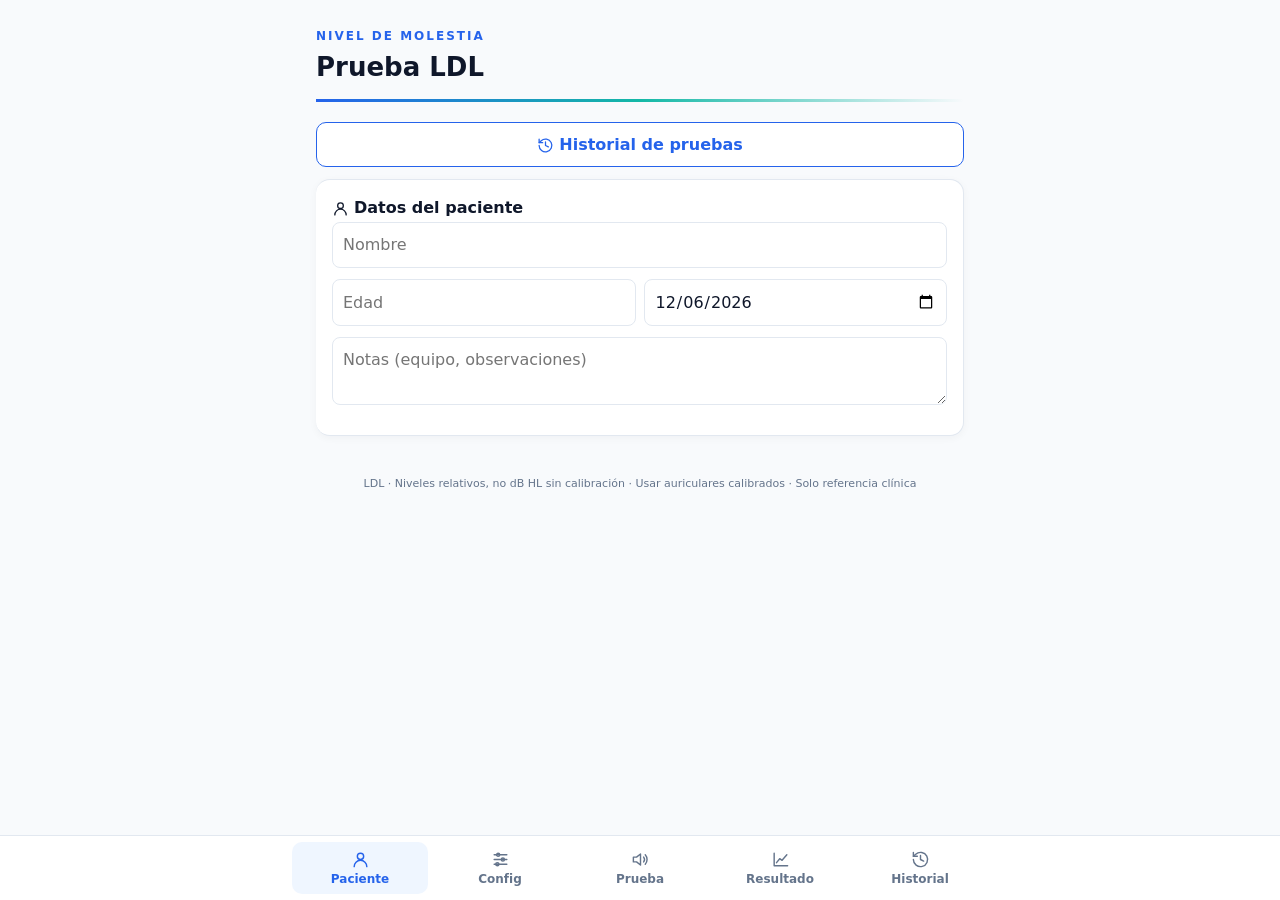
==== public/ldl.html @ 9439afbc "Add LDL clinical test app" ====
﻿<!DOCTYPE html>
<html lang="es"><head><meta charset="UTF-8">
<meta name="apple-mobile-web-app-capable" content="yes"><meta name="apple-mobile-web-app-title" content="LDL"><meta name="theme-color" content="#0b1220">

<meta name="viewport" content="width=device-width, initial-scale=1, viewport-fit=cover">
<title>LDL – Nivel de molestia</title>

<link rel="stylesheet" href="css/ldl.css"></head><body><main>
<svg aria-hidden="true" style="position:absolute;width:0;height:0;overflow:hidden"><symbol id="i-user" viewBox="0 0 24 24"><circle cx="12" cy="8" r="4"/><path d="M4 21a8 8 0 0 1 16 0"/></symbol><symbol id="i-tuning" viewBox="0 0 24 24"><path d="M4 6h16M4 12h16M4 18h16"/><circle cx="9" cy="6" r="2"/><circle cx="15" cy="12" r="2"/><circle cx="8" cy="18" r="2"/></symbol><symbol id="i-volume" viewBox="0 0 24 24"><path d="M3 9v6h4l5 4V5L7 9H3zM16 9a5 5 0 0 1 0 6m2-9a9 9 0 0 1 0 12"/></symbol><symbol id="i-chart" viewBox="0 0 24 24"><path d="M4 20V4M4 20h17M7 16l4-5 3 2 6-7"/></symbol><symbol id="i-history" viewBox="0 0 24 24"><path d="M3 12a9 9 0 1 0 3-6.7L3 8"/><path d="M3 3v5h5m4-1v5l4 2"/></symbol><symbol id="i-save" viewBox="0 0 24 24"><path d="M5 3h12l4 4v14H3V3zM7 3v6h10V3M7 21v-8h10v8"/></symbol><symbol id="i-warning" viewBox="0 0 24 24"><path d="M12 3 2 21h20L12 3zM12 9v5m0 3h.01"/></symbol><symbol id="i-check" viewBox="0 0 24 24"><path d="m4 12 5 5L20 6"/></symbol><symbol id="i-play" viewBox="0 0 24 24"><path d="m7 4 14 8-14 8z"/></symbol></svg><nav class="nav"><button class="nav-btn active" data-page="pg-paciente"><svg class="icon"><use href="#i-user"></use></svg><span>Paciente</span></button><button class="nav-btn" data-page="pg-config"><svg class="icon"><use href="#i-tuning"></use></svg><span>Config</span></button><button class="nav-btn" data-page="pg-prueba"><svg class="icon"><use href="#i-volume"></use></svg><span>Prueba</span></button><button class="nav-btn" data-page="pg-resultado"><svg class="icon"><use href="#i-chart"></use></svg><span>Resultado</span></button><button class="nav-btn" data-page="pg-historial"><svg class="icon"><use href="#i-history"></use></svg><span>Historial</span></button></nav>
<div class="header"><div class="sub">NIVEL DE MOLESTIA</div><h1>Prueba LDL</h1><div class="divider"></div></div>
<button class="sec noprint" id="hbtn" style="margin:0 0 12px"><svg class="icon icon-inline"><use href="#i-history"></use></svg>Historial de pruebas</button>

<section id="s0" class="page active">
<div class="card k-pt"><b><svg class="icon icon-inline"><use href="#i-user"></use></svg>Datos del paciente</b>
<input id="pn" placeholder="Nombre"><div class="row"><input id="pa" placeholder="Edad" inputmode="numeric"><input id="pd" type="date"></div>
<textarea id="pt" rows="2" placeholder="Notas (equipo, observaciones)"></textarea></div></section>

<section id="pg-config" class="page hide"><div class="card k-cfg"><b><svg class="icon icon-inline"><use href="#i-tuning"></use></svg>Configuración</b>
<label class="mu">Estímulo</label>
<select id="stim"><option value="tono">Tono puro</option><option value="banda">Ruido de banda estrecha</option><option value="habla">Ruido tipo habla (sin frecuencia)</option></select>
<label class="mu">Modo de uso</label>
<select id="who"><option value="pac">Autoaplicado (el paciente usa la pantalla)</option><option value="clin">Clínico (el examinador controla todo)</option></select>
<label class="mu">Método</label>
<select id="mode"><option value="directo">Directo: el paciente indica "molesto"</option><option value="contour">Escala Contour (7 categorías)</option></select>
<label class="mu">Nivel máximo de seguridad: <b id="mxv">-6</b> dB (relativo)</label>
<input type="range" id="mx" min="-24" max="-3" value="-6">
<div class="row"><div><label class="mu">Paso (dB)</label><select id="stp"><option>1</option><option>2</option><option selected>5</option><option>10</option></select></div>
<div><label class="mu">Nivel inicial</label><select id="st0"><option value="-70">-70</option><option value="-60" selected>-60</option><option value="-50">-50</option><option value="-40">-40</option></select></div></div>
<label class="mu">Corrección a dB HL (dB HL = nivel + X). Valor orientativo sin calibrar:</label>
<input id="off" type="number" value="90">
<details><summary>Umbrales audiométricos (dB HL, opcional)</summary><div id="thg"></div></details></div>

<div class="card warn k-go"><b>Antes de empezar</b>
<p class="mu">Auriculares, lugar silencioso. Pulsa la referencia y ajusta el volumen del dispositivo a algo <b>cómodo y suave</b>; no lo cambies después.</p>
<button class="sec" id="ref"><svg class="icon icon-inline"><use href="#i-play"></use></svg>Tono de referencia (1 kHz, suave)</button>
<p class="mu"><svg class="icon icon-inline icon-warning"><use href="#i-warning"></use></svg>Herramienta de cribado/educativa: sin calibración con equipo certificado, los dB HL son estimados. No usar para fijar MPO sin verificación clínica.</p>
<div class="mu" id="calst"></div><button id="calbtn"><svg class="icon icon-inline"><use href="#i-tuning"></use></svg>Calibración guiada (sonómetro)</button><button id="start">Iniciar prueba</button></div>
</section>
<section id="s1" class="page hide"><div class="oido-sel"><span class="oido-btn" id="ldl-ear-oi">× OI</span><span class="oido-btn active" id="ldl-ear-od">○ OD</span></div><div class="freqs" id="ldl-freqs"></div><div class="card">
<div class="lbl" id="prog"></div><div class="big" id="cond"></div>
<div class="lbl">Nivel actual</div><div class="big" id="lvl"></div><div id="lvl-hl" class="mu" style="text-align:center"></div>
<div class="bar"><i id="bf" style="width:0"></i></div>
<button id="play">Reproducir tono</button>
<div id="dir"><p class="mu" style="text-align:center">¿Es <b>molesto</b> (no doloroso)?</p>
<div class="row"><button class="sec" id="dn">− 5 dB</button><button class="sec" id="up">+ 5 dB</button></div>
<button class="bad" id="mol">Es molesto → registrar</button></div>
<div id="con" class="cats hide"><p class="mu" style="text-align:center">¿Qué tan fuerte lo siente?</p>
<button data-k="1">1 · Muy suave</button><button data-k="2">2 · Suave</button><button data-k="3">3 · Confortable pero suave</button><button data-k="4">4 · Confortable</button><button data-k="5">5 · Confortable pero fuerte</button><button data-k="6">6 · Fuerte pero aceptable</button><button data-k="7">7 · Molesto</button></div>
<button class="sec" id="nomol">Sin molestia en el máximo</button>
<div id="clin" class="hide" style="border-top:1px solid var(--bd);margin-top:12px;padding-top:6px"><div class="mu"><b>Panel clínico</b></div>
<label class="mu">Ir a:</label><select id="jmp"></select>
<div class="row"><button class="sec" id="prv">← Anterior</button><button class="sec" id="skp">Saltar →</button></div>
<div class="row"><input id="mv" type="number" inputmode="numeric" placeholder="LDL manual (dB rel.)" style="margin-top:8px"><button class="sec" id="man">Registrar</button></div>
<button id="fin">Finalizar y ver resultados</button></div>
</div></section>

<section id="s2" class="page hide">
<div class="card k-res"><b><svg class="icon icon-inline"><use href="#i-chart"></use></svg>Resultados LDL</b><div class="mu" id="hdr"></div>
<div class="tbw"><table id="tb"></table></div></div>
<div id="charts"></div>
<div class="card"><b>Interpretación orientativa</b><p class="mu" id="note"></p></div>
<div class="noprint"><button id="pdf">Guardar / imprimir PDF</button><button class="sec" id="copy">Copiar resultados</button><button class="sec" id="h2"><svg class="icon icon-inline"><use href="#i-history"></use></svg>Historial</button><button class="sec" id="again">Nueva prueba</button></div>
</section>
<section id="s4" class="page hide"><div class="card k-cal"><b><svg class="icon icon-inline"><use href="#i-tuning"></use></svg>Calibración guiada</b>
<ol class="mu"><li>Fija el volumen del dispositivo y <b>no lo cambies</b> después (ni al medir ni al evaluar).</li><li>Acopla el sonómetro (ideal: oído artificial o acoplador) al auricular. Aleja el auricular de tu oído.</li><li>Pulsa el botón de reproducción (tono de 10 s a -20 dB relativos) y anota el SPL medido.</li><li>Guarda: la app calcula la corrección a dB HL por frecuencia: SPL − (−20) − RETSPL.</li></ol>
<label class="mu">Transductor (RETSPL de referencia; verifica con tu norma o fabricante)</label>
<select id="trn"><option value="tdh">Supra-aural TDH-49/50 (ANSI S3.6)</option><option value="er3">Inserción ER-3A</option><option value="cus">Personalizado</option></select>
<div id="calg"></div><div class="mu" id="calres"></div>
<p class="mu">Un sonómetro de celular sin acoplador solo da un valor aproximado. Si dejas el oído izquierdo vacío, se usa la calibración del derecho.</p>
<button id="calsave">Guardar calibración</button><button id="calclr">Borrar calibración</button><button id="calb">← Volver</button></div></section>
<section id="s3" class="page hide"><div class="card"><b>Historial</b>
<select id="hp"></select><div id="hl"></div>
<button id="cmpb" class="sec">Comparar las 2 marcadas</button><button id="csvp" class="sec">Copiar CSV (este paciente)</button><button id="csva" class="sec">Copiar CSV (todos)</button>
<textarea id="csvbox" rows="5" class="hide" readonly></textarea></div>
<div class="card k-bk"><b><svg class="icon icon-inline"><use href="#i-save"></use></svg>Respaldo</b>
<p class="mu">Guarda un archivo con todo tu historial y súbelo a Google Drive. También puedes pedirme en el chat que lo guarde en Drive: pega el contenido.</p>
<button id="bkp">Guardar respaldo (.json)</button><button id="csvs">Guardar CSV</button>
<button id="rstb">Restaurar respaldo…</button><input type="file" id="rst" accept=".json,application/json" class="hide"><div class="mu" id="bst"></div></div>
<div class="card"><b>Evolución del LDL promedio</b><div id="evo"></div></div>
<div id="cmp"></div>
<button class="sec" id="hb">← Volver</button></section>
</main><div class="footer-note">LDL · Niveles relativos, no dB HL sin calibración · Usar auriculares calibrados · Solo referencia clínica</div>

<script src="js/constants.js"></script><script src="js/ldl/ldl-state.js"></script><script src="js/ldl/ldl-audio.js"></script><script src="js/ldl/ldl-app.js"></script></body></html>
---- public/css/ldl.css ----
﻿:root{--bg:#f8fafc;--surface:#fff;--border:#e2e8f0;--text-primary:#0f172a;--text-secondary:#334155;--text-muted:#64748b;--primary:#2563eb;--secondary:#14b8a6;--success:#10b981;--danger:#ef4444;--warning:#f59e0b;--range-color:#7c3aed;--ldl-color:#f59e0b;--ldl-normal:#10b981;--tx:var(--text-primary);--mu:var(--text-muted);--ac:var(--primary);--bd:var(--border);--rd:var(--danger);--dr:var(--range-color);--ok:var(--success);box-sizing:border-box}
*{box-sizing:border-box}body{margin:0;background:var(--bg);color:var(--text-primary);font:16px/1.45 system-ui,-apple-system,Segoe UI,Roboto,sans-serif;padding-bottom:84px}main{max-width:680px;margin:0 auto;padding:20px 16px}.header{margin:8px 0 20px}.header .sub{font-size:12px;letter-spacing:2px;color:var(--primary);font-weight:700}.header h1{font-size:26px;margin:4px 0 12px}.divider{height:3px;background:linear-gradient(90deg,var(--primary),var(--secondary),transparent)}.nav{position:fixed;z-index:10;bottom:0;left:0;right:0;display:flex;justify-content:center;background:#fff;border-top:1px solid var(--border);padding:6px max(6px,env(safe-area-inset-right)) calc(6px + env(safe-area-inset-bottom)) max(6px,env(safe-area-inset-left));gap:4px}.nav-btn{flex:1;max-width:136px;border:0;background:transparent;color:var(--text-muted);font:600 12px system-ui;padding:8px 3px;margin:0;border-radius:10px}.nav-btn.active{color:var(--primary);background:#eff6ff}.card{background:var(--surface);border:1px solid var(--border);border-radius:14px;padding:16px;margin-bottom:12px;box-shadow:0 2px 8px rgba(15,23,42,.04)}.card-title{color:var(--primary);font-size:12px;letter-spacing:1.5px;text-transform:uppercase;font-weight:700}.warn{border-color:rgba(245,158,11,.55);background:#fffbeb}.mu{color:var(--text-muted);font-size:12px;line-height:1.5}button{font:inherit;min-height:44px;border-radius:10px;padding:10px 14px;width:100%;margin-top:8px;background:#fff;color:var(--primary);border:1.5px solid var(--primary);font-weight:600;cursor:pointer;transition:transform .15s,background .15s}button:hover{transform:translateY(-1px);background:#eff6ff}button:focus-visible,input:focus-visible,select:focus-visible,textarea:focus-visible,summary:focus-visible{outline:3px solid var(--dr);outline-offset:2px}button.sec{background:#fff;color:var(--primary);border:1.5px solid var(--primary)}button.bad{color:var(--danger);border-color:var(--danger);background:#fff}.row{display:flex;gap:8px}.row>*{flex:1}input,select,textarea{font:inherit;width:100%;padding:10px;margin:3px 0 8px;border:1px solid var(--border);border-radius:8px;background:#fff;color:var(--text-primary)}.big{font-size:36px;font-weight:700;text-align:center;margin:4px 0}.lbl{text-align:center;color:var(--text-muted)}.bar{height:7px;border-radius:5px;background:#dbeafe;overflow:hidden}.bar i{display:block;height:100%;background:var(--primary)}.tbw{overflow-x:auto}table{width:100%;border-collapse:collapse;font-size:12px}td,th{padding:7px 5px;text-align:left;border-bottom:1px solid var(--border)}.hide{display:none!important}.cats button{background:#fff;color:var(--text-primary);border:1px solid var(--border);text-align:left;font-weight:500;margin-top:5px}.cats button:last-child{border-color:var(--danger);color:var(--danger)}details{margin:8px 0}summary{color:var(--primary);font-weight:600}.footer-note{text-align:center;color:var(--text-muted);font-size:11px;padding:8px 16px 92px}.k-pt,.k-cfg,.k-go,.k-cal,.k-bk,.k-res{border-left:0}.k-go{border-color:var(--warning)}.chips{display:flex;flex-wrap:wrap;gap:6px;margin:8px 0}.chip{font-size:.8rem;border:1px solid var(--cc);color:var(--cc);border-radius:999px;padding:2px 9px;font-weight:600}.crow{display:flex;gap:6px;align-items:center}.crow input{margin:2px 0;width:72px}.crow button{width:46px;margin:0;padding:8px}.audiogram-wrap{background:#fff;border:1px solid var(--border);border-radius:14px;padding:12px;margin-bottom:12px}.btn-row{display:flex;gap:8px}.btn-row>*{flex:1}.c-go,.c-play,.c-up,.c-dn,.c-rec,.c-hist,.c-exp,.c-cal,.c-fin{background:#fff;color:var(--primary);border-color:var(--primary)}.c-rec{color:var(--danger);border-color:var(--danger)}.c-cal{color:#be185d;border-color:#be185d}.c-fin{color:var(--text-secondary);border-color:var(--text-secondary)}[data-a="v"]{color:var(--primary)}[data-a="d"]{color:var(--danger);border-color:var(--danger)}
@media print{body{background:#fff;padding-bottom:0}.nav,.footer-note,.noprint{display:none!important}main{max-width:none}.card{break-inside:avoid;box-shadow:none}}
.freqs{display:flex;flex-wrap:wrap;gap:6px;margin:8px 0 14px}.freq-btn{width:auto;min-height:36px;margin:0;padding:5px 9px;font-size:12px;border-color:var(--border);color:var(--text-secondary)}.freq-btn.done{border-color:#10b981;background:#ecfdf5;color:#047857}.freq-btn.current{border-color:#2563eb;background:#eff6ff;color:#2563eb}.freq-btn.skipped{border-style:dashed;color:var(--text-muted)}.oido-sel{display:flex;justify-content:center;gap:12px;margin:8px auto}.oido-btn{border:1.5px solid var(--border);border-radius:10px;padding:7px 14px;color:var(--text-muted);font-weight:700}.oido-btn.od.active{color:#2563eb;border-color:#2563eb;background:#eff6ff}.oido-btn.oi.active{color:#14b8a6;border-color:#14b8a6;background:#f0fdfa}.page{display:none}.page.active{display:block}
.link-btn{display:block;text-align:center;text-decoration:none;color:var(--primary);border:1.5px solid var(--primary);border-radius:10px;padding:12px;font-weight:700;margin-top:12px;background:white}.link-btn:hover{background:#eff6ff}
.icon{width:19px;height:19px;display:block;margin:0 auto 3px;fill:none;stroke:currentColor;stroke-width:1.8;stroke-linecap:round;stroke-linejoin:round}.nav-btn span{display:block}.card-title{display:block;margin-bottom:8px}
.icon-inline{display:inline-block;vertical-align:-4px;margin:0 5px 0 0;width:17px;height:17px}.icon-warning{color:var(--warning)}.nav-btn .icon{width:19px;height:19px}
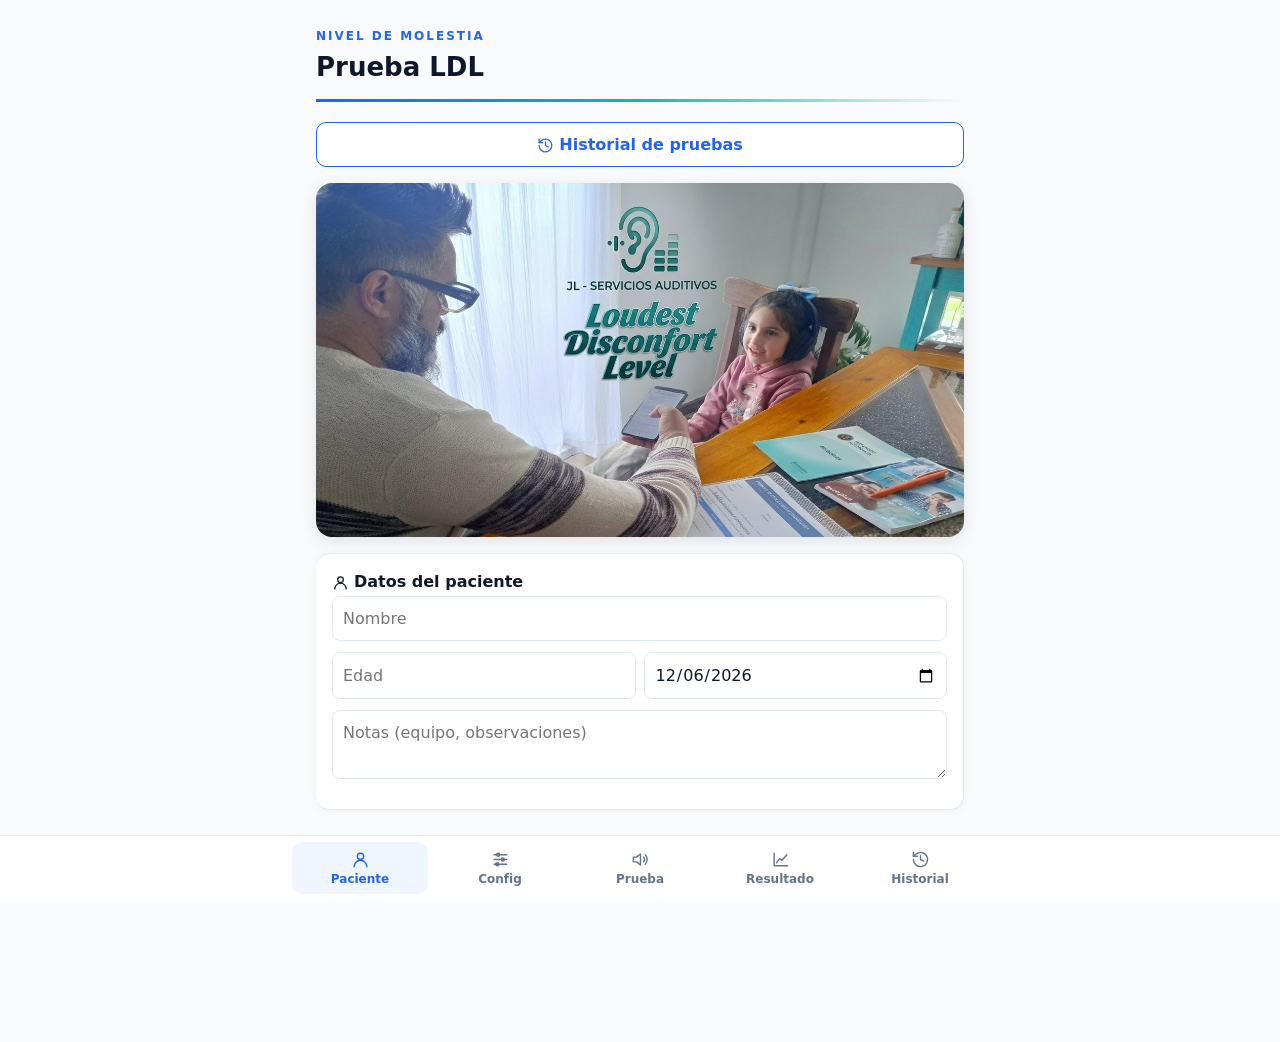
==== commit d50d4634: "Add LDL cover image and PWA logo" ====
--- a/public/ldl.html
+++ b/public/ldl.html
@@ -1,6 +1,6 @@
 ﻿<!DOCTYPE html>
 <html lang="es"><head><meta charset="UTF-8">
-<meta name="apple-mobile-web-app-capable" content="yes"><meta name="apple-mobile-web-app-title" content="LDL"><meta name="theme-color" content="#0b1220">
+<meta name="apple-mobile-web-app-capable" content="yes"><link rel="icon" type="image/png" href="logoappldl.png"><link rel="apple-touch-icon" href="logoappldl.png"><meta name="apple-mobile-web-app-title" content="LDL"><link rel="manifest" href="manifest.json"><meta name="theme-color" content="#0b1220">
 
 <meta name="viewport" content="width=device-width, initial-scale=1, viewport-fit=cover">
 <title>LDL – Nivel de molestia</title>
@@ -10,7 +10,7 @@
 <div class="header"><div class="sub">NIVEL DE MOLESTIA</div><h1>Prueba LDL</h1><div class="divider"></div></div>
 <button class="sec noprint" id="hbtn" style="margin:0 0 12px"><svg class="icon icon-inline"><use href="#i-history"></use></svg>Historial de pruebas</button>
 
-<section id="s0" class="page active">
+<section id="s0" class="page active"><figure class="cover"><img src="images/portada.jpg" alt="Evaluación clínica del nivel de molestia sonora" width="1280" height="698" fetchpriority="high"></figure>
 <div class="card k-pt"><b><svg class="icon icon-inline"><use href="#i-user"></use></svg>Datos del paciente</b>
 <input id="pn" placeholder="Nombre"><div class="row"><input id="pa" placeholder="Edad" inputmode="numeric"><input id="pd" type="date"></div>
 <textarea id="pt" rows="2" placeholder="Notas (equipo, observaciones)"></textarea></div></section>
@@ -97,3 +97,5 @@
 
 
 
+
+
--- a/public/css/ldl.css
+++ b/public/css/ldl.css
@@ -5,3 +5,4 @@
 .link-btn{display:block;text-align:center;text-decoration:none;color:var(--primary);border:1.5px solid var(--primary);border-radius:10px;padding:12px;font-weight:700;margin-top:12px;background:white}.link-btn:hover{background:#eff6ff}
 .icon{width:19px;height:19px;display:block;margin:0 auto 3px;fill:none;stroke:currentColor;stroke-width:1.8;stroke-linecap:round;stroke-linejoin:round}.nav-btn span{display:block}.card-title{display:block;margin-bottom:8px}
 .icon-inline{display:inline-block;vertical-align:-4px;margin:0 5px 0 0;width:17px;height:17px}.icon-warning{color:var(--warning)}.nav-btn .icon{width:19px;height:19px}
+.cover{margin:4px 0 16px;border-radius:16px;overflow:hidden;background:#e2e8f0;box-shadow:0 4px 16px rgba(15,23,42,.10)}.cover img{display:block;width:100%;height:auto;aspect-ratio:1280/698;object-fit:cover}
